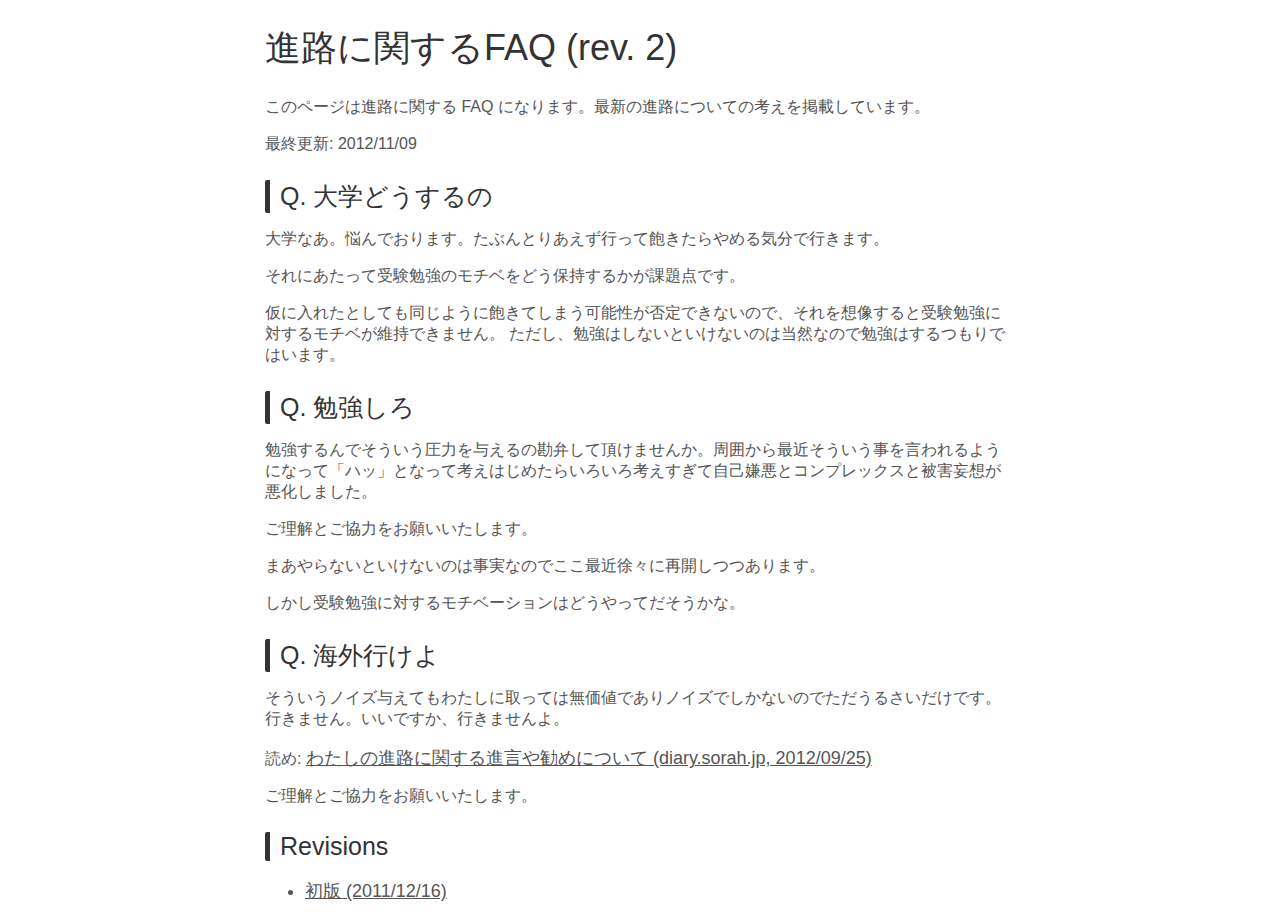
==== faq/career/index.html @ b27b3a20 "faq" ====
<!DOCTYPE html>
<html>
  <head>
    <meta http-equiv="content-type" content="text/html; charset=utf-8">
    <meta name="keywords" content="Shota Fukumori, sora_h, sorah, Sora Harakami, 福森匠大, 宇都宮市立陽北中学校">
    <meta name="description" content="Profile of Shota Fukumori (福森匠大) a.k.a sorah, sora_h">
    <link rel="stylesheet" href="../../index.css" type="text/css">
    <link rel="stylesheet" href="../../more.css" type="text/css">
    <style type="text/css">
      h3 {
        font-size: 25px;
        font-weight: normal;
        padding-left: 10px;
        border-left: 5px solid #333;
        border-radius: 5px;
        -moz-border-radius: 5px;
        -webkit-border-radius: 2px;
      }
      section p {
        font-size: 16px;
      }
    </style>
    <script type="text/javascript">

      var _gaq = _gaq || [];
      _gaq.push(['_setAccount', 'UA-1373818-7']);
      _gaq.push(['_trackPageview']);

      (function() {
        var ga = document.createElement('script'); ga.type = 'text/javascript'; ga.async = true;
        ga.src = ('https:' == document.location.protocol ? 'https://ssl' : 'http://www') + '.google-analytics.com/ga.js';
        var s = document.getElementsByTagName('script')[0]; s.parentNode.insertBefore(ga, s);
      })();

    </script>
    <title>FAQ: Career - sorah.jp</title>
  </head>
  <body>
    <div id="container">
      <script type="text/javascript"><!--
      google_ad_client = "ca-pub-6133999816491172";
      /* sorah.cosmio.net top */
      google_ad_slot = "1591452693";
      google_ad_width = 728;
      google_ad_height = 15;
      //-->
      </script>
      <script type="text/javascript"
      src="http://pagead2.googlesyndication.com/pagead/show_ads.js">
      </script>
      <header>
        <h1 style="display: block; font-weight: normal;" class="name">進路に関するFAQ (rev. 2)</h1>
      </header>

      <section>
        <p>このページは進路に関する FAQ になります。最新の進路についての考えを掲載しています。</p>
        <p>最終更新: 2012/11/09</p>
      </section>

      <section>
        <h3>Q. 大学どうするの</h3>
        <p>大学なあ。悩んでおります。たぶんとりあえず行って飽きたらやめる気分で行きます。</p>
        <p>それにあたって受験勉強のモチベをどう保持するかが課題点です。</p>
        <p>仮に入れたとしても同じように飽きてしまう可能性が否定できないので、それを想像すると受験勉強に対するモチベが維持できません。
        ただし、勉強はしないといけないのは当然なので勉強はするつもりではいます。</p>
      </section>

      <section>
        <h3>Q. 勉強しろ</h3>
        <p>勉強するんでそういう圧力を与えるの勘弁して頂けませんか。周囲から最近そういう事を言われるようになって「ハッ」となって考えはじめたらいろいろ考えすぎて自己嫌悪とコンプレックスと被害妄想が悪化しました。</p>
        <p>ご理解とご協力をお願いいたします。</p>
        <p>まあやらないといけないのは事実なのでここ最近徐々に再開しつつあります。</p>
        <p>しかし受験勉強に対するモチベーションはどうやってだそうかな。</p>
      </section>

      <section>
        <h3>Q. 海外行けよ</h3>
        <p>そういうノイズ与えてもわたしに取っては無価値でありノイズでしかないのでただうるさいだけです。行きません。いいですか、行きませんよ。</p>
        <p>読め: <a href="http://diary.sorah.jp/post/32257215257">わたしの進路に関する進言や勧めについて (diary.sorah.jp, 2012/09/25)</a></p>
        <p>ご理解とご協力をお願いいたします。</p>
      </section>

      <section>
        <h3>Revisions</h3>
        <ul>
          <li><a href="http://blog.sorah.jp/2011/12/16/faq-about-career">初版 (2011/12/16)</a></li>
        </ul>
      </section>
    </div>
  </body>
</html>
---- index.css ----
h1 {
  display: none;
}

* {
  font-family: 'Myriad Pro', 'Gill Sans', 'Gill Sans MT', Calibri, sans-serif;
  font-size: 18px;
  color: #555;
}

body {
  background-color: #484948;
  text-align: center;
}

#container {
  width: 750px;
  margin-left: auto;
  margin-right: auto;
  text-align: left;
}

.index_container {
  position: absolute;
  top: 50%; left: 50%;
  margin-left: -375px !important;
  margin-top: -150px;
}
.index_bio { margin: 0 !important; }

h2,h3,h4,h5,h6 {
  font-weight: normal;
}
.name, .also_known_as, h2, h3, h4, h5, h6, h3 a {
  color: #333;
}

#bio .cl {
  font-size: 24px;
}

#header {
  text-align: center;
}

.name {
  font-size: 36px;
}



#header .also_known_as_title {
  font-size: 30px;
  color: gray;
}

.also_known_as * {
  color: #000;
}

.icon_and_bio .icon {
  float: left;
  margin-right: 15px;
  text-align: center;
  font-size: 10px;
}

.icon img {
  -webkit-box-shadow: 0px 0 5px #aaa;
  -moz-box-shadow: 0px 0 5px #aaa;
  box-shadow: 0px 0 5px #aaa;
}

#contacts_pages {
  clear: left;
}

#bio {
  margin-top: 50px;
}

#bio, #contacts_pages, #skills, #products, #works, #talks, #other, #footer, .icon {
  margin-bottom: 35px;
}

#footer {
  text-align: center;
  padding-top: 10px;
  border-top: 1px solid gray;
  margin-top: 10px;
}

#ads {
  margin-top: 50px;
}

h2 {
  font-size: 30px;
}

.time {
  color: #333;
  font-size: 18px;
}

h3,h3 a {
  font-size: 20px;
  margin-bottom: 5px;
}

.cl, .cl a {
  color: #0B8BBB;
}

.as {
  color: #333;
}

#contacts_pages ul, .ids ul {
  list-style: none;
  padding-left: 0px;
}

#contacts_pages img, .ids img {
  vertical-align: middle;
  margin-right: 5px;
}

#contacts_pages li, .ids li {
  margin-bottom: 3px;
}

.id_right, .id_left {
  float: left;
  width: 375px;
}

#contacts_pages h2 {
  margin-bottom: 0;
}

.index_iab {
  margin-top: 10px;
}

#index_foot {
  position: fixed;
  bottom: 10px;
  width: 100%;
  text-align: center;
  text-shadow: 0 1px #040604;
}
#index_foot * {
  color: #E4E6E4;
}

.index_bio {
  -webkit-box-shadow: 0px 0 25px #A4A6A4;
  -moz-box-shadow: 0px 0 25px #A4A6A4;
  box-shadow: 0px 0 25px #A4A6A4;
  background-color: white;
  height: 200px;
  padding: 15px;
}
---- more.css ----
body {
  background-color: white;
}
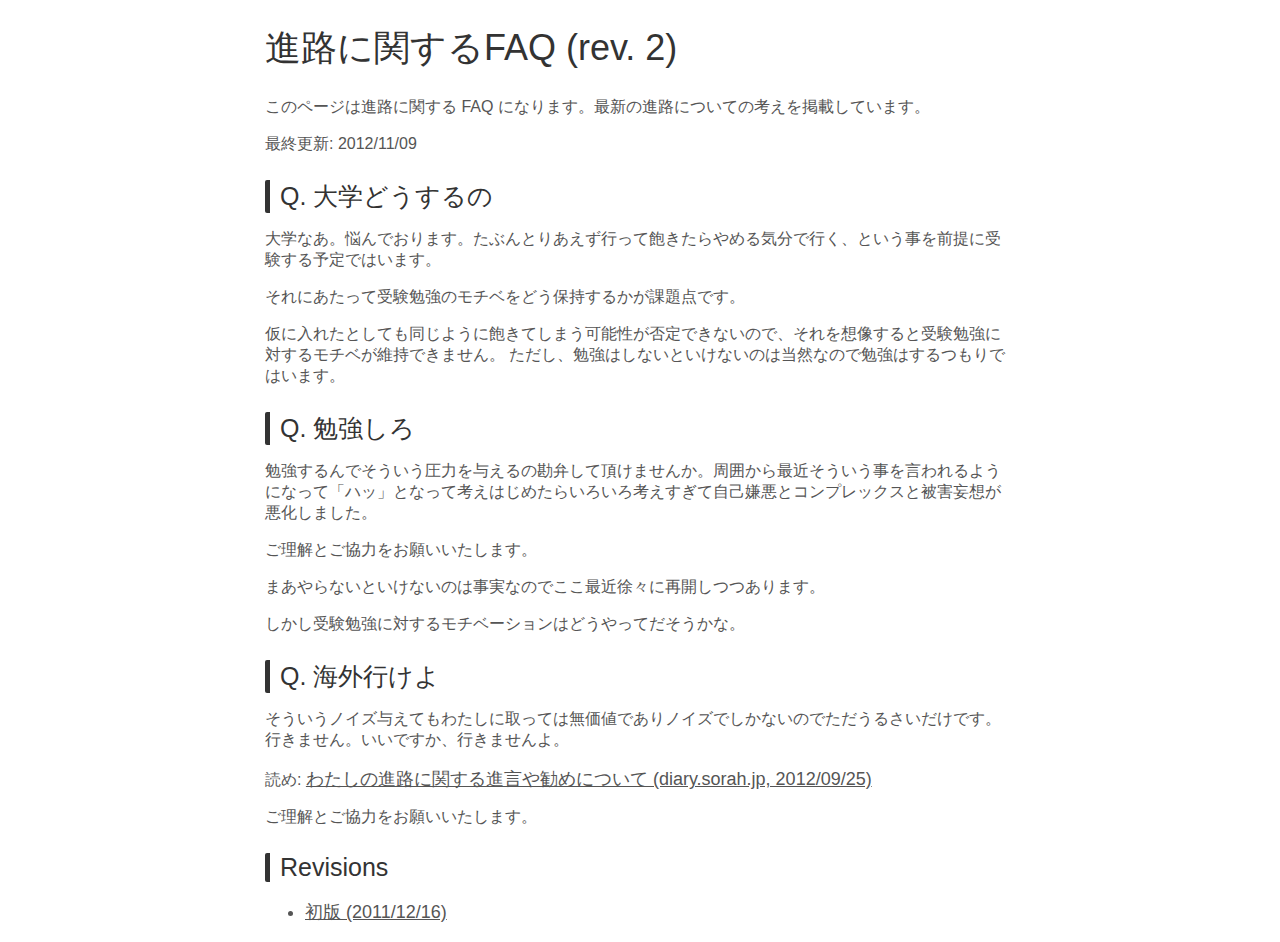
==== commit c69c5091: "fix" ====
--- a/faq/career/index.html
+++ b/faq/career/index.html
@@ -59,7 +59,7 @@
 
       <section>
         <h3>Q. 大学どうするの</h3>
-        <p>大学なあ。悩んでおります。たぶんとりあえず行って飽きたらやめる気分で行きます。</p>
+        <p>大学なあ。悩んでおります。たぶんとりあえず行って飽きたらやめる気分で行く、という事を前提に受験する予定ではいます。</p>
         <p>それにあたって受験勉強のモチベをどう保持するかが課題点です。</p>
         <p>仮に入れたとしても同じように飽きてしまう可能性が否定できないので、それを想像すると受験勉強に対するモチベが維持できません。
         ただし、勉強はしないといけないのは当然なので勉強はするつもりではいます。</p>
